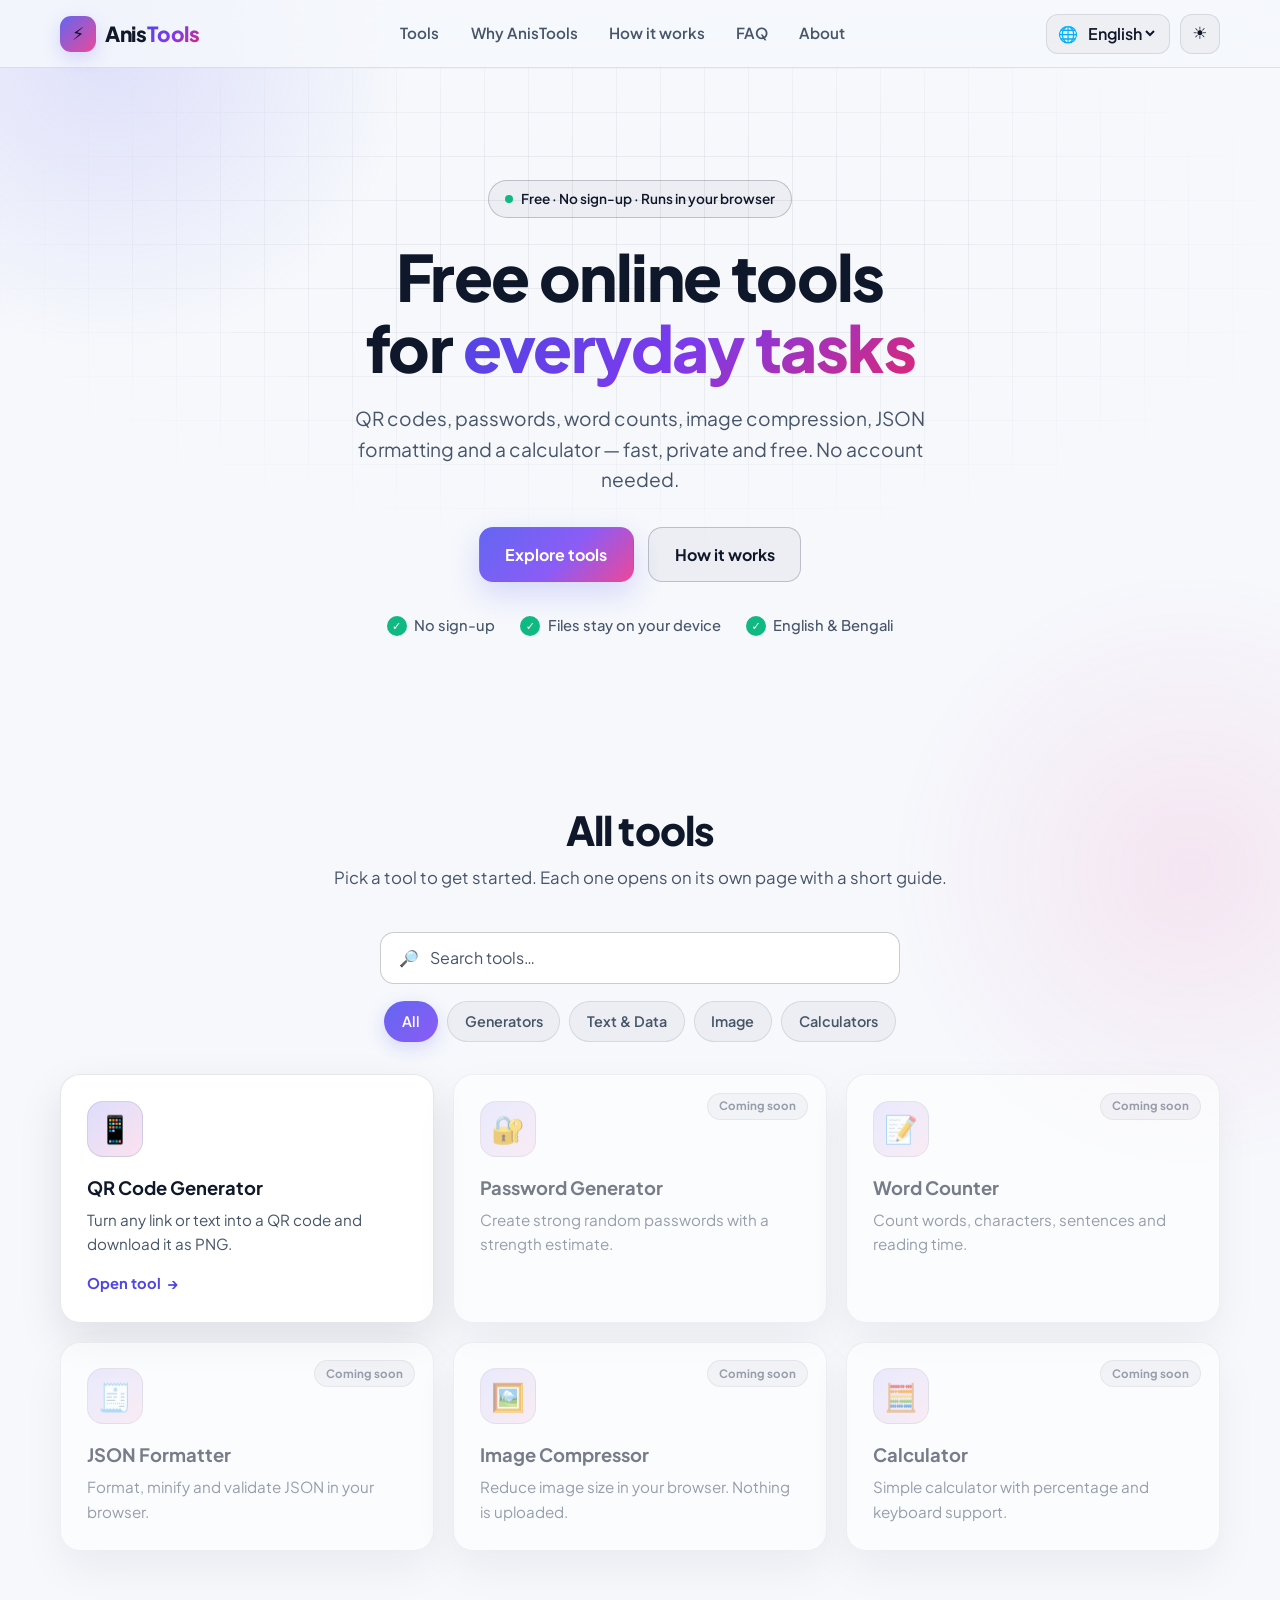
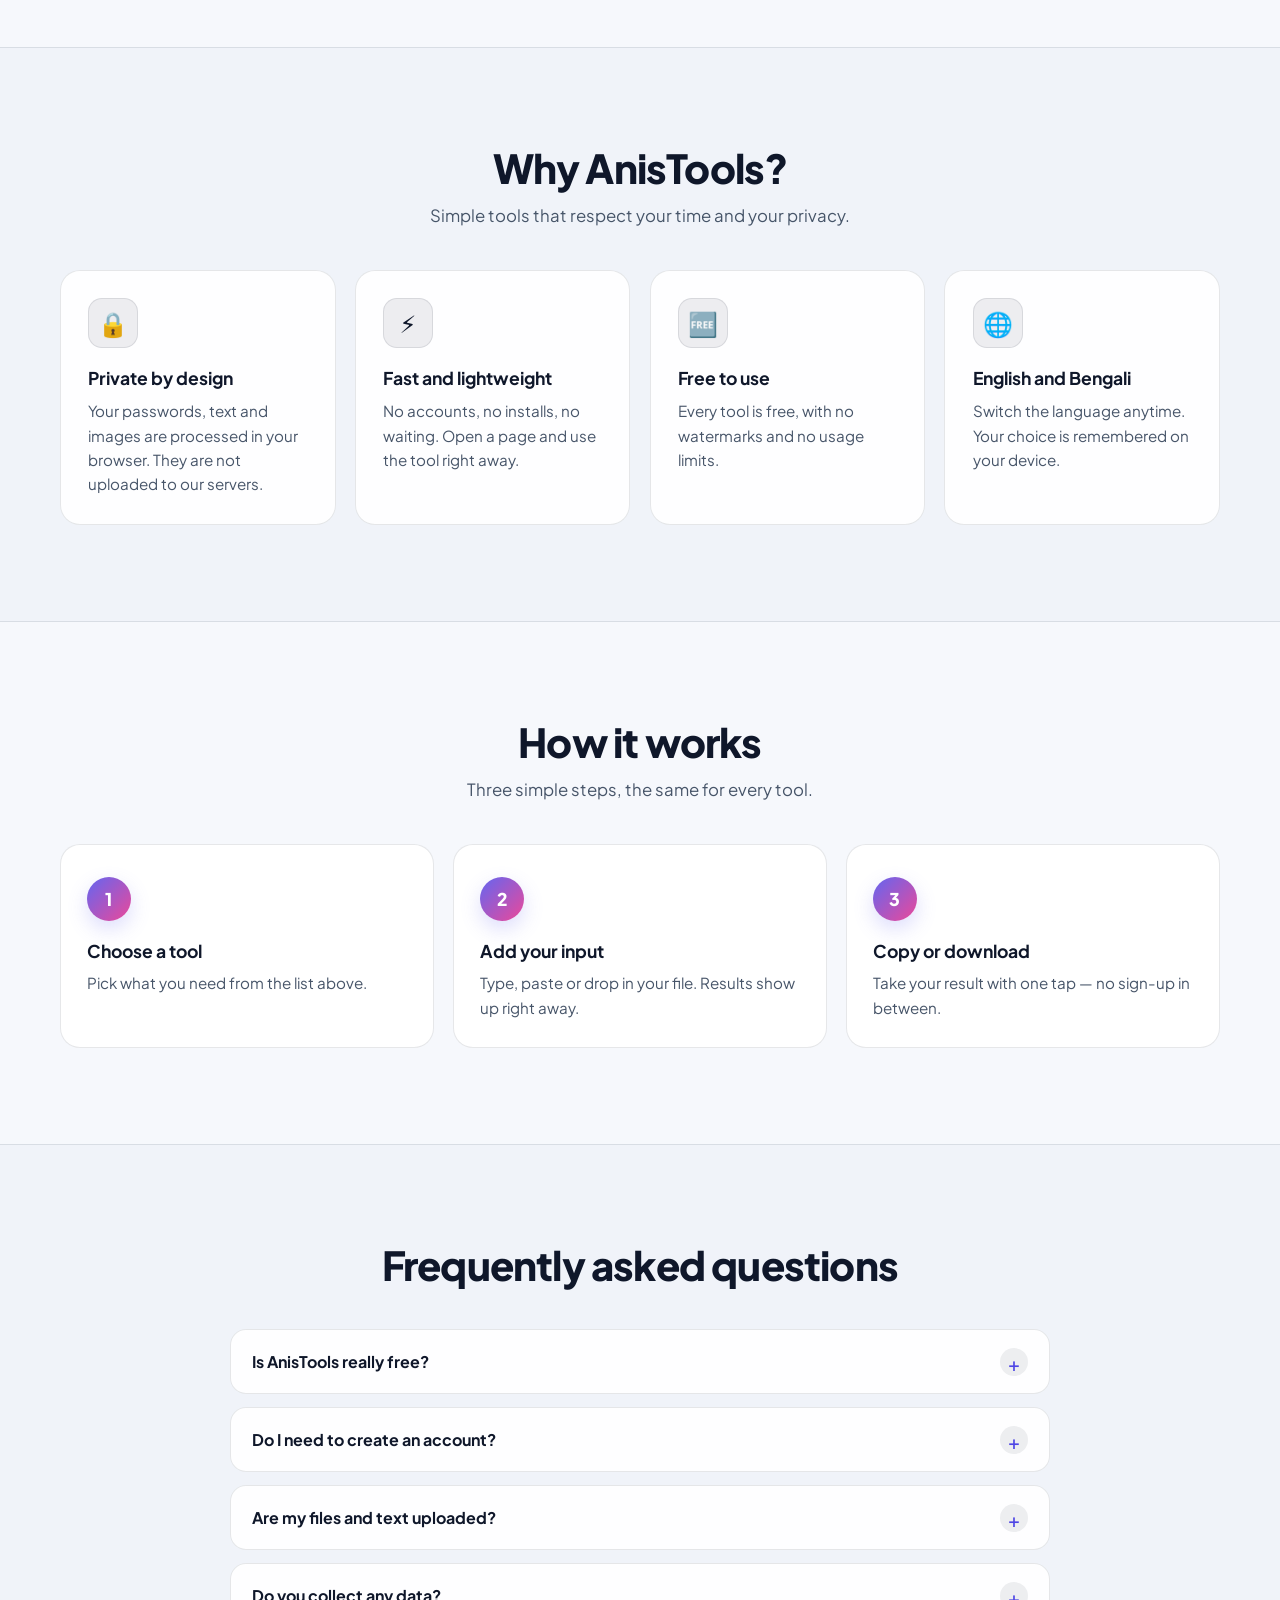
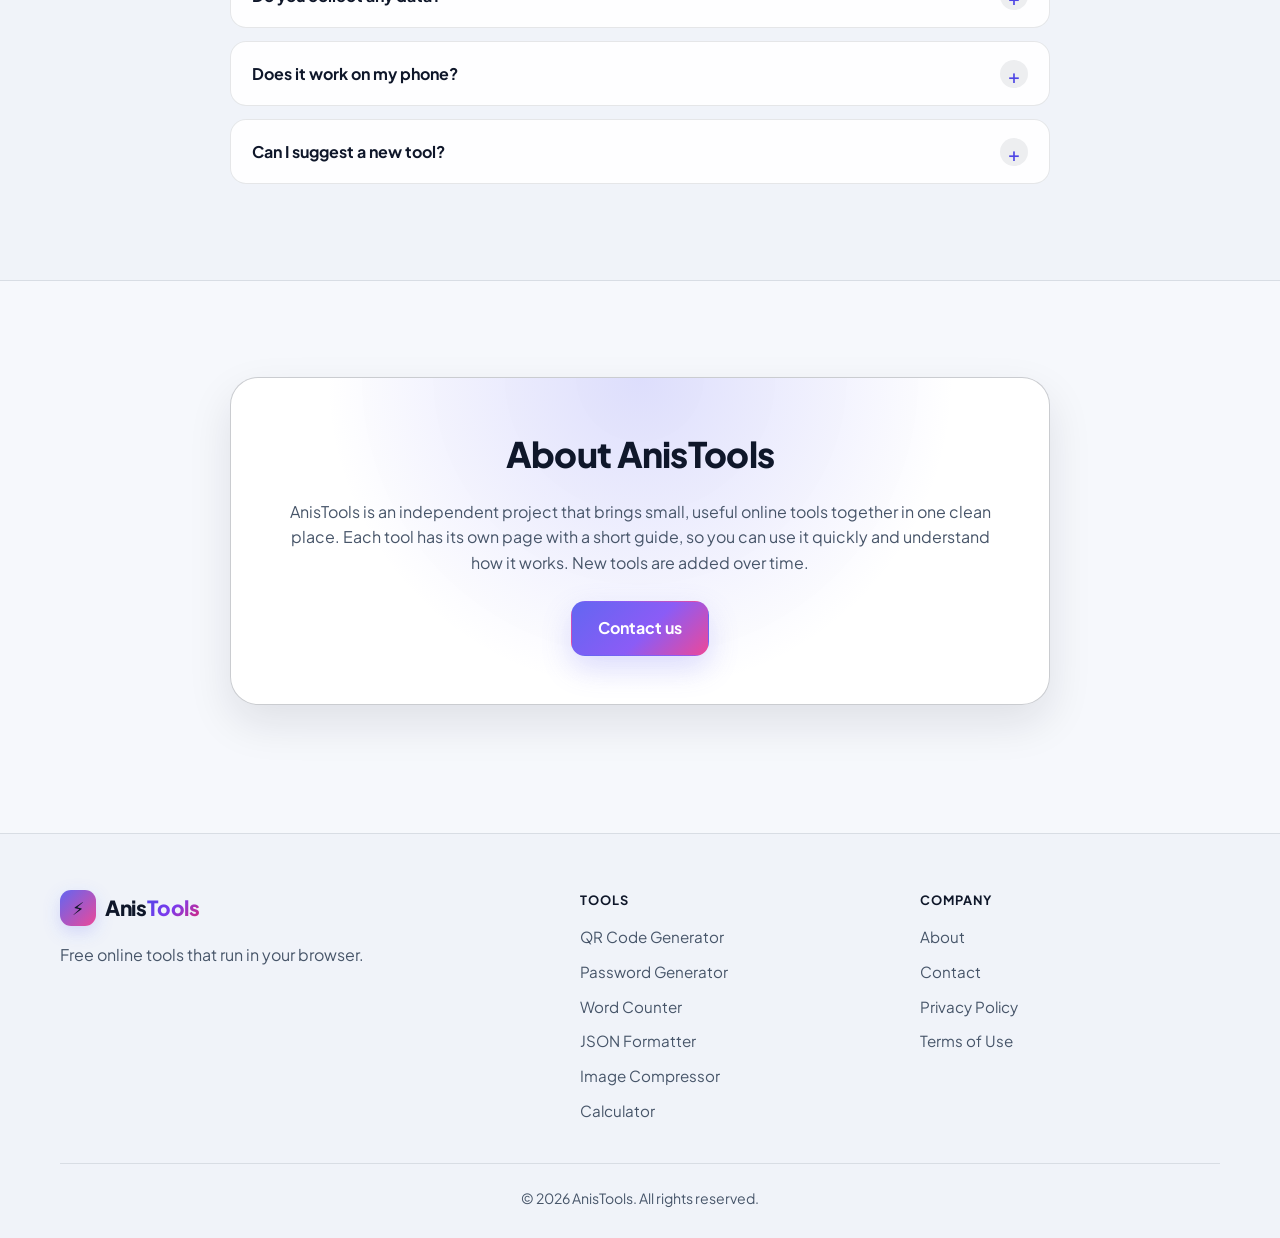
==== index.html @ 21ec5ccd "Update index.html" ====
<!DOCTYPE html>
<html lang="en" data-theme="dark">
<head>
  <meta charset="UTF-8">
  <meta name="viewport" content="width=device-width, initial-scale=1">
  <title>AnisTools – Free QR Code, Password & Image Tools</title>
  <meta name="description" content="Free online tools that run in your browser: QR code generator, password generator, word counter, image compressor, JSON formatter and calculator. No sign-up needed.">
  <meta name="google-site-verification" content="GSsz5vm1jBiuL26qCeyLcCmU5M2ezxMjptUZP-H_he0">
  <meta name="theme-color" content="#0a0e1a">
  <link rel="canonical" href="https://anisur-ai.github.io/Anistools/">
  <meta property="og:title" content="AnisTools – Free Online Tools">
  <meta property="og:description" content="QR code, password generator, word counter, image compressor, JSON formatter and calculator. Free, private, no sign-up.">
  <meta property="og:type" content="website">
  <meta property="og:url" content="https://anisur-ai.github.io/Anistools/">
  <meta name="twitter:card" content="summary">
  <link rel="icon" href="data:image/svg+xml,<svg xmlns=%22http://www.w3.org/2000/svg%22 viewBox=%220 0 100 100%22><text y=%22.9em%22 font-size=%2290%22>⚡</text></svg>">

  <script>
    try {
      var d = document.documentElement;
      d.dataset.theme = localStorage.getItem('theme') || (matchMedia('(prefers-color-scheme: light)').matches ? 'light' : 'dark');
      if (localStorage.getItem('lang') === 'bn') d.lang = 'bn';
    } catch (e) {}
  </script>

  <!-- Google tag (gtag.js) -->
  <script async src="https://www.googletagmanager.com/gtag/js?id=G-LRL9NLYQDY"></script>
  <script>
    window.dataLayer = window.dataLayer || [];
    function gtag(){dataLayer.push(arguments);}
    gtag('js', new Date());
    gtag('config', 'G-LRL9NLYQDY');
  </script>

  <script type="application/ld+json">
  {"@context":"https://schema.org","@type":"WebSite","name":"AnisTools","url":"https://anisur-ai.github.io/Anistools/","inLanguage":["en","bn"]}
  </script>

  <link rel="preconnect" href="https://fonts.googleapis.com">
  <link rel="preconnect" href="https://fonts.gstatic.com" crossorigin>
  <link href="https://fonts.googleapis.com/css2?family=Plus+Jakarta+Sans:wght@400;500;600;700;800&family=Hind+Siliguri:wght@400;500;600;700&display=swap" rel="stylesheet">
  <link rel="stylesheet" href="style.css">
  <script defer src="script.js"></script>
</head>
<body>
  <a class="skip-link" href="#main">Skip to content</a>
  <div class="bg-glow bg-glow-1" aria-hidden="true"></div>
  <div class="bg-glow bg-glow-2" aria-hidden="true"></div>

  <!-- ============ HEADER ============ -->
  <header class="site-header">
    <div class="container header-inner">
      <a class="brand" href="./" aria-label="AnisTools home">
        <span class="brand-mark" aria-hidden="true">⚡</span>
        <span class="brand-name">Anis<span class="grad">Tools</span></span>
      </a>

      <nav class="main-nav" id="mainNav" aria-label="Main">
        <a href="#tools"><span data-lang-block="en">Tools</span><span data-lang-block="bn">টুলস</span></a>
        <a href="#why"><span data-lang-block="en">Why AnisTools</span><span data-lang-block="bn">কেন AnisTools</span></a>
        <a href="#how"><span data-lang-block="en">How it works</span><span data-lang-block="bn">কীভাবে কাজ করে</span></a>
        <a href="#faq"><span data-lang-block="en">FAQ</span><span data-lang-block="bn">প্রশ্নোত্তর</span></a>
        <a href="#about"><span data-lang-block="en">About</span><span data-lang-block="bn">আমাদের সম্পর্কে</span></a>
      </nav>

      <div class="header-actions">
        <label class="lang-switch">
          <span aria-hidden="true">🌐</span>
          <select id="langSelect" aria-label="Language">
            <option value="en">English</option>
            <option value="bn">বাংলা</option>
          </select>
        </label>
        <button id="themeToggle" class="icon-btn" type="button" aria-label="Toggle theme">🌙</button>
        <button id="menuToggle" class="icon-btn menu-btn" type="button" aria-label="Menu" aria-expanded="false" aria-controls="mainNav">☰</button>
      </div>
    </div>
  </header>

  <main id="main">

    <!-- ============ HERO ============ -->
    <section class="hero">
      <div class="container hero-inner">
        <p class="eyebrow">
          <span class="eyebrow-dot" aria-hidden="true"></span>
          <span data-lang-block="en">Free · No sign-up · Runs in your browser</span>
          <span data-lang-block="bn">ফ্রি · সাইনআপ ছাড়াই · ব্রাউজারেই চলে</span>
        </p>

        <h1 class="hero-title">
          <span data-lang-block="en">Free online tools for <span class="grad">everyday tasks</span></span>
          <span data-lang-block="bn">প্রতিদিনের কাজের জন্য <span class="grad">ফ্রি অনলাইন টুলস</span></span>
        </h1>

        <p class="hero-lead">
          <span data-lang-block="en">QR codes, passwords, word counts, image compression, JSON formatting and a calculator — fast, private and free. No account needed.</span>
          <span data-lang-block="bn">QR কোড, পাসওয়ার্ড, শব্দ গণনা, ছবি কম্প্রেশন, JSON ফরম্যাটিং আর ক্যালকুলেটর — দ্রুত, নিরাপদ ও ফ্রি। অ্যাকাউন্ট লাগে না।</span>
        </p>

        <div class="hero-cta">
          <a class="btn btn-primary" href="#tools"><span data-lang-block="en">Explore tools</span><span data-lang-block="bn">টুলস দেখুন</span></a>
          <a class="btn btn-ghost" href="#how"><span data-lang-block="en">How it works</span><span data-lang-block="bn">কীভাবে কাজ করে</span></a>
        </div>

        <ul class="trust-row">
          <li><span class="tick" aria-hidden="true">✓</span><span data-lang-block="en">No sign-up</span><span data-lang-block="bn">সাইনআপ লাগে না</span></li>
          <li><span class="tick" aria-hidden="true">✓</span><span data-lang-block="en">Files stay on your device</span><span data-lang-block="bn">ফাইল আপনার ডিভাইসেই থাকে</span></li>
          <li><span class="tick" aria-hidden="true">✓</span><span data-lang-block="en">English &amp; Bengali</span><span data-lang-block="bn">ইংরেজি ও বাংলা</span></li>
        </ul>
      </div>
    </section>

    <!-- ============ TOOLS ============ -->
    <section class="section" id="tools" aria-labelledby="tools-title">
      <div class="container">
        <div class="section-head">
          <h2 id="tools-title"><span data-lang-block="en">All tools</span><span data-lang-block="bn">সব টুলস</span></h2>
          <p>
            <span data-lang-block="en">Pick a tool to get started. Each one opens on its own page with a short guide.</span>
            <span data-lang-block="bn">একটা টুল বেছে নিন। প্রতিটা টুল নিজের পেজে খোলে, সাথে থাকে ছোট গাইড।</span>
          </p>
        </div>

        <div class="toolbar">
          <label class="search-box">
            <span aria-hidden="true">🔎</span>
            <input type="search" id="toolSearch" data-ph-en="Search tools…" data-ph-bn="টুল খুঁজুন…" placeholder="Search tools…" aria-label="Search tools" autocomplete="off">
          </label>
          <div class="chips" role="group" aria-label="Categories">
            <button class="chip active" type="button" data-filter="all"><span data-lang-block="en">All</span><span data-lang-block="bn">সব</span></button>
            <button class="chip" type="button" data-filter="generators"><span data-lang-block="en">Generators</span><span data-lang-block="bn">জেনারেটর</span></button>
            <button class="chip" type="button" data-filter="text"><span data-lang-block="en">Text &amp; Data</span><span data-lang-block="bn">লেখা ও ডেটা</span></button>
            <button class="chip" type="button" data-filter="image"><span data-lang-block="en">Image</span><span data-lang-block="bn">ছবি</span></button>
            <button class="chip" type="button" data-filter="calc"><span data-lang-block="en">Calculators</span><span data-lang-block="bn">ক্যালকুলেটর</span></button>
          </div>
        </div>

        <div class="tool-grid" id="toolGrid">

          <a class="tool-card" href="qr-code-generator.html" data-cat="generators" data-keywords="qr code link url scan barcode কিউআর কোড লিংক">
            <span class="tool-icon" aria-hidden="true">📱</span>
            <span class="tool-body">
              <h3><span data-lang-block="en">QR Code Generator</span><span data-lang-block="bn">QR কোড জেনারেটর</span></h3>
              <p>
                <span data-lang-block="en">Turn any link or text into a QR code and download it as PNG.</span>
                <span data-lang-block="bn">যেকোনো লিংক বা লেখা থেকে QR কোড বানিয়ে PNG ডাউনলোড করুন।</span>
              </p>
            </span>
            <span class="tool-cta"><span data-lang-block="en">Open tool</span><span data-lang-block="bn">টুল খুলুন</span><span aria-hidden="true">→</span></span>
          </a>

          <a class="tool-card" href="password-generator.html" data-cat="generators" data-keywords="password strong random secure generator পাসওয়ার্ড">
            <span class="tool-icon" aria-hidden="true">🔐</span>
            <span class="tool-body">
              <h3><span data-lang-block="en">Password Generator</span><span data-lang-block="bn">পাসওয়ার্ড জেনারেটর</span></h3>
              <p>
                <span data-lang-block="en">Create strong random passwords with a strength estimate.</span>
                <span data-lang-block="bn">শক্তিশালী র‍্যান্ডম পাসওয়ার্ড বানান, সাথে শক্তির হিসাব।</span>
              </p>
            </span>
            <span class="tool-cta"><span data-lang-block="en">Open tool</span><span data-lang-block="bn">টুল খুলুন</span><span aria-hidden="true">→</span></span>
          </a>

          <a class="tool-card" href="word-counter.html" data-cat="text" data-keywords="word counter characters sentences reading time text শব্দ গণনা">
            <span class="tool-icon" aria-hidden="true">📝</span>
            <span class="tool-body">
              <h3><span data-lang-block="en">Word Counter</span><span data-lang-block="bn">শব্দ গণনা</span></h3>
              <p>
                <span data-lang-block="en">Count words, characters, sentences and reading time.</span>
                <span data-lang-block="bn">শব্দ, অক্ষর, বাক্য ও পড়ার সময় গুনুন।</span>
              </p>
            </span>
            <span class="tool-cta"><span data-lang-block="en">Open tool</span><span data-lang-block="bn">টুল খুলুন</span><span aria-hidden="true">→</span></span>
          </a>

          <a class="tool-card" href="json-formatter.html" data-cat="text" data-keywords="json format beautify minify validate developer formatter">
            <span class="tool-icon" aria-hidden="true">🧾</span>
            <span class="tool-body">
              <h3><span data-lang-block="en">JSON Formatter</span><span data-lang-block="bn">JSON ফরম্যাটার</span></h3>
              <p>
                <span data-lang-block="en">Format, minify and validate JSON in your browser.</span>
                <span data-lang-block="bn">ব্রাউজারেই JSON ফরম্যাট, মিনিফাই ও যাচাই করুন।</span>
              </p>
            </span>
            <span class="tool-cta"><span data-lang-block="en">Open tool</span><span data-lang-block="bn">টুল খুলুন</span><span aria-hidden="true">→</span></span>
          </a>

          <a class="tool-card" href="image-compressor.html" data-cat="image" data-keywords="image photo compress compressor reduce size jpg png webp ছবি কম্প্রেসর">
            <span class="tool-icon" aria-hidden="true">🖼️</span>
            <span class="tool-body">
              <h3><span data-lang-block="en">Image Compressor</span><span data-lang-block="bn">ইমেজ কম্প্রেসর</span></h3>
              <p>
                <span data-lang-block="en">Reduce image size in your browser. Nothing is uploaded.</span>
                <span data-lang-block="bn">ব্রাউজারেই ছবির সাইজ কমান। কিছুই আপলোড হয় না।</span>
              </p>
            </span>
            <span class="tool-cta"><span data-lang-block="en">Open tool</span><span data-lang-block="bn">টুল খুলুন</span><span aria-hidden="true">→</span></span>
          </a>

          <a class="tool-card" href="calculator.html" data-cat="calc" data-keywords="calculator math percentage add subtract ক্যালকুলেটর হিসাব">
            <span class="tool-icon" aria-hidden="true">🧮</span>
            <span class="tool-body">
              <h3><span data-lang-block="en">Calculator</span><span data-lang-block="bn">ক্যালকুলেটর</span></h3>
              <p>
                <span data-lang-block="en">Simple calculator with percentage and keyboard support.</span>
                <span data-lang-block="bn">শতাংশ ও কিবোর্ড সাপোর্টসহ সহজ ক্যালকুলেটর।</span>
              </p>
            </span>
            <span class="tool-cta"><span data-lang-block="en">Open tool</span><span data-lang-block="bn">টুল খুলুন</span><span aria-hidden="true">→</span></span>
          </a>

        </div>

        <p class="empty-note" id="emptyNote" hidden>
          <span data-lang-block="en">No tools found. Try a different word.</span>
          <span data-lang-block="bn">কোনো টুল পাওয়া যায়নি। অন্য শব্দ দিয়ে খুঁজে দেখুন।</span>
        </p>
      </div>
    </section>
<!-- ============ WHY ============ -->
    <section class="section section-alt" id="why" aria-labelledby="why-title">
      <div class="container">
        <div class="section-head">
          <h2 id="why-title"><span data-lang-block="en">Why AnisTools?</span><span data-lang-block="bn">কেন AnisTools?</span></h2>
          <p>
            <span data-lang-block="en">Simple tools that respect your time and your privacy.</span>
            <span data-lang-block="bn">সহজ টুল, যা আপনার সময় আর গোপনীয়তাকে সম্মান করে।</span>
          </p>
        </div>

        <div class="feature-grid">
          <article class="feature-card">
            <span class="feature-icon" aria-hidden="true">🔒</span>
            <h3><span data-lang-block="en">Private by design</span><span data-lang-block="bn">গোপনীয়তা আগে</span></h3>
            <p>
              <span data-lang-block="en">Your passwords, text and images are processed in your browser. They are not uploaded to our servers.</span>
              <span data-lang-block="bn">আপনার পাসওয়ার্ড, লেখা ও ছবি ব্রাউজারেই প্রসেস হয়। এগুলো আমাদের সার্ভারে আপলোড হয় না।</span>
            </p>
          </article>

          <article class="feature-card">
            <span class="feature-icon" aria-hidden="true">⚡</span>
            <h3><span data-lang-block="en">Fast and lightweight</span><span data-lang-block="bn">দ্রুত ও হালকা</span></h3>
            <p>
              <span data-lang-block="en">No accounts, no installs, no waiting. Open a page and use the tool right away.</span>
              <span data-lang-block="bn">অ্যাকাউন্ট, ইনস্টল বা অপেক্ষা কিছুই নেই। পেজ খুলেই টুল ব্যবহার করুন।</span>
            </p>
          </article>

          <article class="feature-card">
            <span class="feature-icon" aria-hidden="true">🆓</span>
            <h3><span data-lang-block="en">Free to use</span><span data-lang-block="bn">সম্পূর্ণ ফ্রি</span></h3>
            <p>
              <span data-lang-block="en">Every tool is free, with no watermarks and no usage limits.</span>
              <span data-lang-block="bn">সব টুল ফ্রি, ওয়াটারমার্ক নেই, ব্যবহারের সীমাও নেই।</span>
            </p>
          </article>

          <article class="feature-card">
            <span class="feature-icon" aria-hidden="true">🌐</span>
            <h3><span data-lang-block="en">English and Bengali</span><span data-lang-block="bn">ইংরেজি ও বাংলা</span></h3>
            <p>
              <span data-lang-block="en">Switch the language anytime. Your choice is remembered on your device.</span>
              <span data-lang-block="bn">যেকোনো সময় ভাষা বদলান। আপনার পছন্দ আপনার ডিভাইসে মনে রাখা হয়।</span>
            </p>
          </article>
        </div>
      </div>
    </section>

    <!-- ============ HOW IT WORKS ============ -->
    <section class="section" id="how" aria-labelledby="how-title">
      <div class="container">
        <div class="section-head">
          <h2 id="how-title"><span data-lang-block="en">How it works</span><span data-lang-block="bn">কীভাবে কাজ করে</span></h2>
          <p>
            <span data-lang-block="en">Three simple steps, the same for every tool.</span>
            <span data-lang-block="bn">তিনটা সহজ ধাপ, সব টুলের জন্য একই।</span>
          </p>
        </div>

        <ol class="steps">
          <li class="step-card">
            <span class="step-num">1</span>
            <h3><span data-lang-block="en">Choose a tool</span><span data-lang-block="bn">একটা টুল বেছে নিন</span></h3>
            <p>
              <span data-lang-block="en">Pick what you need from the list above.</span>
              <span data-lang-block="bn">ওপরের তালিকা থেকে আপনার দরকারি টুলটা বেছে নিন।</span>
            </p>
          </li>
          <li class="step-card">
            <span class="step-num">2</span>
            <h3><span data-lang-block="en">Add your input</span><span data-lang-block="bn">তথ্য দিন</span></h3>
            <p>
              <span data-lang-block="en">Type, paste or drop in your file. Results show up right away.</span>
              <span data-lang-block="bn">লিখুন, পেস্ট করুন বা ফাইল দিন। ফলাফল সাথে সাথেই দেখা যাবে।</span>
            </p>
          </li>
          <li class="step-card">
            <span class="step-num">3</span>
            <h3><span data-lang-block="en">Copy or download</span><span data-lang-block="bn">কপি বা ডাউনলোড করুন</span></h3>
            <p>
              <span data-lang-block="en">Take your result with one tap — no sign-up in between.</span>
              <span data-lang-block="bn">এক ট্যাপেই ফলাফল নিয়ে নিন — মাঝখানে সাইনআপ লাগে না।</span>
            </p>
          </li>
        </ol>
      </div>
    </section>

    <!-- ============ FAQ ============ -->
    <section class="section section-alt" id="faq" aria-labelledby="faq-title">
      <div class="container container-narrow">
        <div class="section-head">
          <h2 id="faq-title"><span data-lang-block="en">Frequently asked questions</span><span data-lang-block="bn">সচরাচর জিজ্ঞাসা</span></h2>
        </div>

        <div class="faq-list">
          <details>
            <summary><span data-lang-block="en">Is AnisTools really free?</span><span data-lang-block="bn">AnisTools কি সত্যিই ফ্রি?</span></summary>
            <p>
              <span data-lang-block="en">Yes. All tools are free to use, with no watermark and no limit on how often you use them.</span>
              <span data-lang-block="bn">হ্যাঁ। সব টুল ফ্রি, কোনো ওয়াটারমার্ক নেই, আর কতবার ব্যবহার করবেন তারও সীমা নেই।</span>
            </p>
          </details>

          <details>
            <summary><span data-lang-block="en">Do I need to create an account?</span><span data-lang-block="bn">অ্যাকাউন্ট খুলতে হবে কি?</span></summary>
            <p>
              <span data-lang-block="en">No. Open a tool page and start using it straight away.</span>
              <span data-lang-block="bn">না। টুলের পেজ খুলে সরাসরি ব্যবহার শুরু করুন।</span>
            </p>
          </details>

          <details>
            <summary><span data-lang-block="en">Are my files and text uploaded?</span><span data-lang-block="bn">আমার ফাইল বা লেখা কি আপলোড হয়?</span></summary>
            <p>
              <span data-lang-block="en">No. The tools run in your browser, so the passwords, text and images you use stay on your device.</span>
              <span data-lang-block="bn">না। টুলগুলো আপনার ব্রাউজারেই চলে, তাই আপনার পাসওয়ার্ড, লেখা ও ছবি ডিভাইসেই থাকে।</span>
            </p>
          </details>

          <details>
            <summary><span data-lang-block="en">Do you collect any data?</span><span data-lang-block="bn">আপনারা কি কোনো তথ্য সংগ্রহ করেন?</span></summary>
            <p>
              <span data-lang-block="en">We use Google Analytics to count visits and see which pages are useful. What you enter into the tools is not sent to us. Read the <a href="privacy.html">Privacy Policy</a> for details.</span>
              <span data-lang-block="bn">কতজন সাইটে আসছেন আর কোন পেজ কাজের, তা বুঝতে আমরা Google Analytics ব্যবহার করি। টুলে আপনি যা লেখেন তা আমাদের কাছে পাঠানো হয় না। বিস্তারিত জানতে <a href="privacy.html">গোপনীয়তা নীতি</a> পড়ুন।</span>
            </p>
          </details>

          <details>
            <summary><span data-lang-block="en">Does it work on my phone?</span><span data-lang-block="bn">ফোনে কি চলে?</span></summary>
            <p>
              <span data-lang-block="en">Yes. The site is built for phones first and works in modern browsers on phones, tablets and computers.</span>
              <span data-lang-block="bn">হ্যাঁ। সাইটটা আগে ফোনের কথা ভেবে বানানো, আর ফোন, ট্যাবলেট ও কম্পিউটারের আধুনিক ব্রাউজারে চলে।</span>
            </p>
          </details>

          <details>
            <summary><span data-lang-block="en">Can I suggest a new tool?</span><span data-lang-block="bn">নতুন টুলের আইডিয়া দিতে পারি?</span></summary>
            <p>
              <span data-lang-block="en">Yes, please do! Send your idea through the <a href="contact.html">Contact page</a>.</span>
              <span data-lang-block="bn">অবশ্যই! আপনার আইডিয়া <a href="contact.html">যোগাযোগ পেজ</a> থেকে পাঠান।</span>
            </p>
          </details>
        </div>
      </div>
    </section>

    <!-- ============ ABOUT ============ -->
    <section class="section" id="about" aria-labelledby="about-title">
      <div class="container container-narrow">
        <div class="about-card">
          <h2 id="about-title"><span data-lang-block="en">About AnisTools</span><span data-lang-block="bn">AnisTools সম্পর্কে</span></h2>
          <p>
            <span data-lang-block="en">AnisTools is an independent project that brings small, useful online tools together in one clean place. Each tool has its own page with a short guide, so you can use it quickly and understand how it works. New tools are added over time.</span>
            <span data-lang-block="bn">AnisTools একটি স্বাধীন উদ্যোগ, যেখানে ছোট ছোট দরকারি অনলাইন টুল এক জায়গায় পরিষ্কারভাবে পাওয়া যায়। প্রতিটা টুলের নিজের পেজে ছোট গাইড থাকে, যাতে দ্রুত ব্যবহার করা যায় আর কীভাবে কাজ করে তা বোঝা যায়। সময়ের সাথে নতুন টুল যোগ হবে।</span>
          </p>
          <a class="btn btn-primary" href="contact.html"><span data-lang-block="en">Contact us</span><span data-lang-block="bn">যোগাযোগ করুন</span></a>
        </div>
      </div>
    </section>

  </main>

  <!-- ============ FOOTER ============ -->
  <footer class="site-footer">
    <div class="container footer-grid">
      <div class="footer-brand">
        <a class="brand" href="./" aria-label="AnisTools home">
          <span class="brand-mark" aria-hidden="true">⚡</span>
          <span class="brand-name">Anis<span class="grad">Tools</span></span>
        </a>
        <p>
          <span data-lang-block="en">Free online tools that run in your browser.</span>
          <span data-lang-block="bn">ব্রাউজারেই চলে এমন ফ্রি অনলাইন টুলস।</span>
        </p>
      </div>

      <nav class="footer-col" aria-label="Tools">
        <h3><span data-lang-block="en">Tools</span><span data-lang-block="bn">টুলস</span></h3>
        <a href="qr-code-generator.html"><span data-lang-block="en">QR Code Generator</span><span data-lang-block="bn">QR কোড জেনারেটর</span></a>
        <a href="password-generator.html"><span data-lang-block="en">Password Generator</span><span data-lang-block="bn">পাসওয়ার্ড জেনারেটর</span></a>
        <a href="word-counter.html"><span data-lang-block="en">Word Counter</span><span data-lang-block="bn">শব্দ গণনা</span></a>
        <a href="json-formatter.html"><span data-lang-block="en">JSON Formatter</span><span data-lang-block="bn">JSON ফরম্যাটার</span></a>
        <a href="image-compressor.html"><span data-lang-block="en">Image Compressor</span><span data-lang-block="bn">ইমেজ কম্প্রেসর</span></a>
        <a href="calculator.html"><span data-lang-block="en">Calculator</span><span data-lang-block="bn">ক্যালকুলেটর</span></a>
      </nav>

      <nav class="footer-col" aria-label="Company">
        <h3><span data-lang-block="en">Company</span><span data-lang-block="bn">প্রতিষ্ঠান</span></h3>
        <a href="#about"><span data-lang-block="en">About</span><span data-lang-block="bn">আমাদের সম্পর্কে</span></a>
        <a href="contact.html"><span data-lang-block="en">Contact</span><span data-lang-block="bn">যোগাযোগ</span></a>
        <a href="privacy.html"><span data-lang-block="en">Privacy Policy</span><span data-lang-block="bn">গোপনীয়তা নীতি</span></a>
        <a href="terms.html"><span data-lang-block="en">Terms of Use</span><span data-lang-block="bn">ব্যবহারের শর্তাবলী</span></a>
      </nav>
    </div>

    <div class="container footer-bottom">
      <p>
        <span data-lang-block="en">© 2026 AnisTools. All rights reserved.</span>
        <span data-lang-block="bn">© ২০২৬ AnisTools। সর্বস্বত্ব সংরক্ষিত।</span>
      </p>
    </div>
  </footer>
</body>
</html>
---- style.css ----
/* =========================================================
   AnisTools – Home page styles (part 1)
   ========================================================= */

:root {
  --bg: #070b16;
  --bg-alt: rgba(11, 17, 32, 0.62);
  --header-bg: rgba(7, 11, 22, 0.78);
  --surface: rgba(255, 255, 255, 0.04);
  --surface-2: rgba(255, 255, 255, 0.07);
  --card: rgba(15, 23, 42, 0.72);
  --border: rgba(148, 163, 184, 0.16);
  --border-strong: rgba(148, 163, 184, 0.3);
  --grid: rgba(148, 163, 184, 0.07);
  --text: #f1f5f9;
  --muted: #94a3b8;
  --link: #818cf8;
  --primary: #6366f1;
  --primary-2: #8b5cf6;
  --accent: #ec4899;
  --cyan: #22d3ee;
  --success: #10b981;
  --glow: rgba(99, 102, 241, 0.35);
  --shadow: 0 20px 50px rgba(0, 0, 0, 0.35);
  --radius: 20px;
  --header-h: 68px;
  --font: 'Plus Jakarta Sans', 'Hind Siliguri', system-ui, -apple-system, 'Segoe UI', Roboto, sans-serif;
  color-scheme: dark;
}

[data-theme="light"] {
  --bg: #f6f8fc;
  --bg-alt: rgba(238, 242, 249, 0.75);
  --header-bg: rgba(246, 248, 252, 0.82);
  --surface: rgba(15, 23, 42, 0.04);
  --surface-2: rgba(15, 23, 42, 0.07);
  --card: rgba(255, 255, 255, 0.92);
  --border: rgba(15, 23, 42, 0.1);
  --border-strong: rgba(15, 23, 42, 0.22);
  --grid: rgba(15, 23, 42, 0.06);
  --text: #0f172a;
  --muted: #475569;
  --link: #4f46e5;
  --glow: rgba(99, 102, 241, 0.22);
  --shadow: 0 18px 44px rgba(15, 23, 42, 0.1);
  color-scheme: light;
}

/* ---------- Base ---------- */
*, *::before, *::after { box-sizing: border-box; }
* { margin: 0; padding: 0; }

html {
  scroll-behavior: smooth;
  scroll-padding-top: calc(var(--header-h) + 12px);
  -webkit-text-size-adjust: 100%;
}
body {
  font-family: var(--font);
  background: var(--bg);
  color: var(--text);
  line-height: 1.6;
  min-height: 100vh;
  overflow-x: hidden;
  -webkit-font-smoothing: antialiased;
  transition: background-color .3s, color .3s;
}
a { color: inherit; text-decoration: none; }
button, input, select { font: inherit; color: inherit; }
button { cursor: pointer; }
ul, ol { list-style: none; }
[hidden] { display: none !important; }
::selection { background: var(--primary); color: #fff; }
:focus-visible { outline: 2px solid var(--cyan); outline-offset: 3px; border-radius: 6px; }

/* Show only the block that matches the current language */
html[lang="bn"] [data-lang-block="en"],
html:not([lang="bn"]) [data-lang-block="bn"] { display: none; }

/* Bengali looks better without tight letter-spacing */
html[lang="bn"] h1, html[lang="bn"] h2, html[lang="bn"] .brand-name { letter-spacing: 0; }

.container { width: min(1160px, 100% - 2.5rem); margin-inline: auto; }
.container-narrow { width: min(820px, 100% - 2.5rem); }

.skip-link {
  position: absolute; left: 12px; top: -64px; z-index: 3000;
  padding: .6rem 1rem; font-weight: 600; color: #fff;
  background: var(--primary); border-radius: 10px;
}
.skip-link:focus { top: 12px; }

/* ---------- Background glow (cheap radial gradients) ---------- */
.bg-glow {
  position: fixed; z-index: -1; width: 620px; height: 620px;
  border-radius: 50%; pointer-events: none; opacity: .38;
}
.bg-glow-1 { top: -260px; left: -200px; background: radial-gradient(circle, var(--primary) 0, transparent 68%); }
.bg-glow-2 { bottom: -280px; right: -220px; background: radial-gradient(circle, var(--accent) 0, transparent 68%); opacity: .2; }
[data-theme="light"] .bg-glow { opacity: .16; }
[data-theme="light"] .bg-glow-2 { opacity: .1; }

/* ---------- Header ---------- */
.site-header {
  position: sticky; top: 0; z-index: 100; height: var(--header-h);
  background: var(--header-bg);
  -webkit-backdrop-filter: saturate(160%) blur(14px);
  backdrop-filter: saturate(160%) blur(14px);
  border-bottom: 1px solid var(--border);
}
.header-inner {
  height: 100%; display: flex; align-items: center;
  justify-content: space-between; gap: 1rem;
}
.brand {
  display: inline-flex; align-items: center; gap: .55rem;
  font-weight: 800; font-size: 1.3rem; letter-spacing: -.01em;
}
.brand-mark {
  display: grid; place-items: center; width: 36px; height: 36px;
  font-size: 1.1rem; border-radius: 11px;
  background: linear-gradient(135deg, var(--primary), var(--accent));
  box-shadow: 0 6px 18px var(--glow);
}
.grad {
  background-image: linear-gradient(135deg, #818cf8, #a78bfa 45%, #f472b6);
  -webkit-background-clip: text; background-clip: text;
  -webkit-text-fill-color: transparent; color: transparent;
}
[data-theme="light"] .grad {
  background-image: linear-gradient(135deg, #4f46e5, #7c3aed 50%, #db2777);
}

.main-nav { display: flex; align-items: center; gap: .25rem; }
.main-nav a {
  padding: .5rem .85rem; font-weight: 600; font-size: .95rem;
  color: var(--muted); border-radius: 10px;
  transition: color .2s, background-color .2s;
}
.main-nav a:hover { color: var(--text); background: var(--surface-2); }

.header-actions { display: flex; align-items: center; gap: .6rem; }
.lang-switch {
  display: flex; align-items: center; gap: .4rem; height: 40px; padding: 0 .7rem;
  background: var(--surface); border: 1px solid var(--border);
  border-radius: 12px; cursor: pointer;
}
.lang-switch:focus-within { border-color: var(--cyan); }
.lang-switch select { background: transparent; border: 0; outline: 0; font-weight: 600; cursor: pointer; }
.lang-switch select option { background: var(--bg); color: var(--text); }
.icon-btn {
  display: grid; place-items: center; width: 40px; height: 40px; font-size: 1.05rem;
  background: var(--surface); border: 1px solid var(--border); border-radius: 12px;
  transition: background-color .2s, border-color .2s;
}
.icon-btn:hover { background: var(--surface-2); border-color: var(--border-strong); }
.menu-btn { display: none; }

/* ---------- Buttons ---------- */
.btn {
  display: inline-flex; align-items: center; justify-content: center; gap: .5rem;
  min-height: 50px; padding: .85rem 1.6rem; font-weight: 700; font-size: 1rem;
  border: 1px solid transparent; border-radius: 14px;
  transition: transform .15s, box-shadow .25s, background-color .2s, border-color .2s;
}
.btn-primary {
  color: #fff;
  background: linear-gradient(135deg, var(--primary), var(--primary-2) 55%, var(--accent));
  box-shadow: 0 12px 30px var(--glow);
}
.btn-ghost { color: var(--text); background: var(--surface); border-color: var(--border-strong); }
.btn:active { transform: scale(.98); }
@media (hover: hover) {
  .btn:hover { transform: translateY(-2px); }
  .btn-primary:hover { box-shadow: 0 16px 38px var(--glow); }
  .btn-ghost:hover { background: var(--surface-2); }
}

/* ---------- Hero ---------- */
.hero {
  position: relative; overflow: hidden; text-align: center;
  padding: clamp(3.5rem, 9vw, 7rem) 0 clamp(2.5rem, 6vw, 4.5rem);
}
.hero::before {
  content: ""; position: absolute; inset: 0; z-index: -1; pointer-events: none;
  background-image:
    linear-gradient(var(--grid) 1px, transparent 1px),
    linear-gradient(90deg, var(--grid) 1px, transparent 1px);
  background-size: 44px 44px;
  -webkit-mask-image: radial-gradient(ellipse 70% 60% at 50% 30%, #000 30%, transparent 75%);
  mask-image: radial-gradient(ellipse 70% 60% at 50% 30%, #000 30%, transparent 75%);
}
.hero-inner { display: flex; flex-direction: column; align-items: center; }
.hero-inner > * { animation: rise .7s cubic-bezier(.2, .7, .2, 1) both; }
.hero-inner > *:nth-child(2) { animation-delay: .08s; }
.hero-inner > *:nth-child(3) { animation-delay: .16s; }
.hero-inner > *:nth-child(4) { animation-delay: .24s; }
.hero-inner > *:nth-child(5) { animation-delay: .32s; }
@keyframes rise { from { opacity: 0; transform: translateY(16px); } to { opacity: 1; transform: none; } }

.eyebrow {
  display: inline-flex; align-items: center; gap: .55rem;
  padding: .45rem 1rem; margin-bottom: 1.4rem; font-size: .85rem; font-weight: 600;
  background: var(--surface); border: 1px solid var(--border-strong); border-radius: 999px;
}
.eyebrow-dot {
  width: 8px; height: 8px; border-radius: 50%; background: var(--success);
  box-shadow: 0 0 0 0 rgba(16, 185, 129, .6); animation: pulse 2s infinite;
}
@keyframes pulse {
  70% { box-shadow: 0 0 0 9px rgba(16, 185, 129, 0); }
  100% { box-shadow: 0 0 0 0 rgba(16, 185, 129, 0); }
}
.hero-title {
  max-width: 900px; margin-bottom: 1.2rem; text-wrap: balance;
  font-size: clamp(2.2rem, 6.2vw, 4rem); font-weight: 800;
  line-height: 1.12; letter-spacing: -.025em;
}
.hero-lead {
  max-width: 640px; margin-bottom: 2rem; color: var(--muted);
  font-size: clamp(1rem, 2.2vw, 1.2rem);
}
.hero-cta { display: flex; flex-wrap: wrap; justify-content: center; gap: .9rem; margin-bottom: 2rem; }
.trust-row {
  display: flex; flex-wrap: wrap; justify-content: center; gap: .6rem 1.6rem;
  color: var(--muted); font-size: .92rem; font-weight: 500;
}
.trust-row li { display: inline-flex; align-items: center; gap: .45rem; }
.tick {
  display: grid; place-items: center; width: 20px; height: 20px;
  font-size: .7rem; font-weight: 800; color: #fff;
  background: var(--success); border-radius: 50%;
}

/* ---------- Generic sections ---------- */
.section { padding: clamp(3.5rem, 8vw, 6rem) 0; }
.section-alt { background: var(--bg-alt); border-block: 1px solid var(--border); }
.section-head { max-width: 640px; margin: 0 auto 2.5rem; text-align: center; }
.section-head h2 {
  margin-bottom: .7rem; font-size: clamp(1.7rem, 4vw, 2.5rem);
  font-weight: 800; letter-spacing: -.02em; line-height: 1.2;
}
.section-head p { color: var(--muted); font-size: 1.05rem; }
/* =========================================================
   AnisTools – Home page styles (part 2)
   ========================================================= */

/* ---------- Search & filters ---------- */
.toolbar { display: flex; flex-direction: column; align-items: center; gap: 1.1rem; margin-bottom: 2rem; }
.search-box {
  display: flex; align-items: center; gap: .7rem; width: min(520px, 100%); height: 52px;
  padding: 0 1.1rem; background: var(--card);
  border: 1px solid var(--border-strong); border-radius: 14px;
  transition: border-color .2s, box-shadow .2s;
}
.search-box:focus-within { border-color: var(--primary); box-shadow: 0 0 0 4px var(--glow); }
.search-box input {
  flex: 1; min-width: 0; height: 100%; font-size: 1rem;
  background: transparent; border: 0; outline: 0;
}
.search-box input::placeholder { color: var(--muted); }
.chips { display: flex; flex-wrap: wrap; justify-content: center; gap: .55rem; }
.chip {
  padding: .5rem 1.05rem; font-size: .9rem; font-weight: 600; color: var(--muted);
  background: var(--surface); border: 1px solid var(--border); border-radius: 999px;
  transition: color .2s, background-color .2s, border-color .2s;
}
.chip:hover { color: var(--text); border-color: var(--border-strong); }
.chip.active {
  color: #fff; border-color: transparent;
  background: linear-gradient(135deg, var(--primary), var(--primary-2));
  box-shadow: 0 6px 18px var(--glow);
}

/* ---------- Tool cards ---------- */
.tool-grid {
  display: grid; gap: 1.2rem;
  grid-template-columns: repeat(auto-fill, minmax(min(100%, 320px), 1fr));
}
.tool-card {
  position: relative; display: flex; flex-direction: column; gap: 1rem;
  padding: 1.6rem; overflow: hidden; background: var(--card);
  border: 1px solid var(--border); border-radius: var(--radius);
  box-shadow: var(--shadow);
  transition: transform .2s, border-color .25s, box-shadow .25s;
}
.tool-card::before {
  content: ""; position: absolute; inset: 0 0 auto 0; height: 3px; opacity: 0;
  background: linear-gradient(90deg, var(--primary), var(--accent));
  transition: opacity .25s;
}
.tool-icon {
  display: grid; place-items: center; width: 56px; height: 56px; font-size: 1.7rem;
  background: linear-gradient(135deg, rgba(99, 102, 241, .22), rgba(236, 72, 153, .16));
  border: 1px solid var(--border); border-radius: 16px;
}
.tool-body { display: block; }
.tool-body h3 { margin-bottom: .35rem; font-size: 1.15rem; font-weight: 700; }
.tool-body p { color: var(--muted); font-size: .95rem; }
.tool-cta {
  display: inline-flex; align-items: center; gap: .4rem; margin-top: auto;
  font-weight: 700; font-size: .92rem; color: var(--link);
}
.tool-cta span[aria-hidden="true"] { transition: transform .2s; }
@media (hover: hover) {
  .tool-card:hover {
    transform: translateY(-5px); border-color: var(--border-strong);
    box-shadow: 0 24px 56px var(--glow);
  }
  .tool-card:hover::before { opacity: 1; }
  .tool-card:hover .tool-cta span[aria-hidden="true"] { transform: translateX(4px); }
}

/* Card whose page is not uploaded yet (class added by home.js) */
.tool-card.soon { opacity: .55; pointer-events: none; }
.tool-card.soon .tool-cta { display: none; }
.tool-card.soon::after {
  content: "Coming soon"; position: absolute; top: 1.1rem; right: 1.1rem;
  padding: .2rem .7rem; font-size: .72rem; font-weight: 700; color: var(--muted);
  background: var(--surface-2); border: 1px solid var(--border); border-radius: 999px;
}
html[lang="bn"] .tool-card.soon::after { content: "শীঘ্রই আসছে"; }

.empty-note { padding: 2rem 0; text-align: center; color: var(--muted); }

/* ---------- Why: feature cards ---------- */
.feature-grid { display: grid; gap: 1.2rem; grid-template-columns: repeat(auto-fit, minmax(240px, 1fr)); }
.feature-card {
  padding: 1.7rem; background: var(--card);
  border: 1px solid var(--border); border-radius: var(--radius);
  transition: transform .2s, border-color .2s;
}
.feature-icon {
  display: grid; place-items: center; width: 50px; height: 50px; margin-bottom: 1rem;
  font-size: 1.5rem; background: var(--surface-2);
  border: 1px solid var(--border); border-radius: 14px;
}
.feature-card h3 { margin-bottom: .45rem; font-size: 1.1rem; font-weight: 700; }
.feature-card p { color: var(--muted); font-size: .95rem; }
@media (hover: hover) {
  .feature-card:hover { transform: translateY(-4px); border-color: var(--border-strong); }
}

/* ---------- How it works ---------- */
.steps { display: grid; gap: 1.2rem; grid-template-columns: repeat(auto-fit, minmax(240px, 1fr)); }
.step-card {
  padding: 2rem 1.6rem 1.7rem; background: var(--card);
  border: 1px solid var(--border); border-radius: var(--radius);
}
.step-num {
  display: grid; place-items: center; width: 44px; height: 44px; margin-bottom: 1rem;
  font-weight: 800; font-size: 1.1rem; color: #fff; border-radius: 50%;
  background: linear-gradient(135deg, var(--primary), var(--accent));
  box-shadow: 0 8px 20px var(--glow);
}
.step-card h3 { margin-bottom: .4rem; font-size: 1.1rem; font-weight: 700; }
.step-card p { color: var(--muted); font-size: .95rem; }

/* ---------- FAQ ---------- */
.faq-list { display: grid; gap: .8rem; }
.faq-list details {
  background: var(--card); border: 1px solid var(--border);
  border-radius: 16px; transition: border-color .2s;
}
.faq-list details[open] { border-color: var(--border-strong); }
.faq-list summary {
  display: flex; align-items: center; justify-content: space-between; gap: 1rem;
  padding: 1.1rem 1.3rem; font-weight: 700; cursor: pointer; list-style: none;
}
.faq-list summary::-webkit-details-marker { display: none; }
.faq-list summary::after {
  content: "+"; flex: none; display: grid; place-items: center;
  width: 28px; height: 28px; font-size: 1.2rem; font-weight: 500; color: var(--link);
  background: var(--surface-2); border-radius: 50%; transition: transform .2s;
}
.faq-list details[open] summary::after { transform: rotate(45deg); }
.faq-list details p { padding: 0 1.3rem 1.2rem; color: var(--muted); }
.faq-list details p a { color: var(--link); text-decoration: underline; text-underline-offset: 3px; }

/* ---------- About ---------- */
.about-card {
  position: relative; overflow: hidden; text-align: center;
  padding: clamp(1.8rem, 5vw, 3rem); background: var(--card);
  border: 1px solid var(--border-strong); border-radius: 28px; box-shadow: var(--shadow);
}
.about-card::before {
  content: ""; position: absolute; inset: 0; pointer-events: none;
  background: radial-gradient(circle at 50% 0, var(--glow), transparent 60%);
}
.about-card > * { position: relative; }
.about-card h2 {
  margin-bottom: 1rem; font-size: clamp(1.6rem, 4vw, 2.2rem);
  font-weight: 800; letter-spacing: -.02em;
}
.about-card p { margin-bottom: 1.6rem; color: var(--muted); }

/* ---------- Footer ---------- */
.site-footer { margin-top: 2rem; padding-top: 3.5rem; background: var(--bg-alt); border-top: 1px solid var(--border); }
.footer-grid { display: grid; gap: 2.5rem; padding-bottom: 2.5rem; grid-template-columns: 1.6fr 1fr 1fr; }
.footer-brand p { max-width: 32ch; margin-top: 1rem; color: var(--muted); }
.footer-col { display: flex; flex-direction: column; gap: .65rem; }
.footer-col h3 {
  margin-bottom: .3rem; font-size: .8rem; font-weight: 700;
  letter-spacing: .08em; text-transform: uppercase;
}
html[lang="bn"] .footer-col h3 { letter-spacing: 0; text-transform: none; font-size: .95rem; }
.footer-col a { color: var(--muted); font-size: .95rem; transition: color .2s; }
.footer-col a:hover { color: var(--text); }
.footer-bottom {
  padding: 1.4rem 0 1.8rem; text-align: center;
  color: var(--muted); font-size: .88rem; border-top: 1px solid var(--border);
}

/* ---------- Responsive ---------- */
@media (max-width: 900px) {
  .footer-grid { grid-template-columns: 1fr 1fr; }
  .footer-brand { grid-column: 1 / -1; }
}

@media (max-width: 860px) {
  .menu-btn { display: grid; }
  .main-nav {
    position: absolute; top: var(--header-h); left: 0; right: 0;
    flex-direction: column; align-items: stretch; gap: .2rem;
    padding: .8rem 1.25rem 1.1rem; background: var(--bg);
    border-bottom: 1px solid var(--border);
    box-shadow: 0 20px 30px rgba(0, 0, 0, .25);
    opacity: 0; visibility: hidden; transform: translateY(-8px);
    transition: opacity .2s, transform .2s, visibility .2s;
  }
  .main-nav.open { opacity: 1; visibility: visible; transform: none; }
  .main-nav a { padding: .8rem 1rem; font-size: 1rem; }
}

@media (max-width: 560px) {
  .header-actions { gap: .4rem; }
  .brand-name { font-size: 1.1rem; }
  .lang-switch { padding: 0 .5rem; }
  .lang-switch > span { display: none; }
  .hero-cta .btn { width: 100%; }
  .tool-card { padding: 1.35rem; }
  .footer-grid { grid-template-columns: 1fr; gap: 2rem; }
}

@media (prefers-reduced-motion: reduce) {
  html { scroll-behavior: auto; }
  *, *::before, *::after { animation: none !important; transition: none !important; }
}
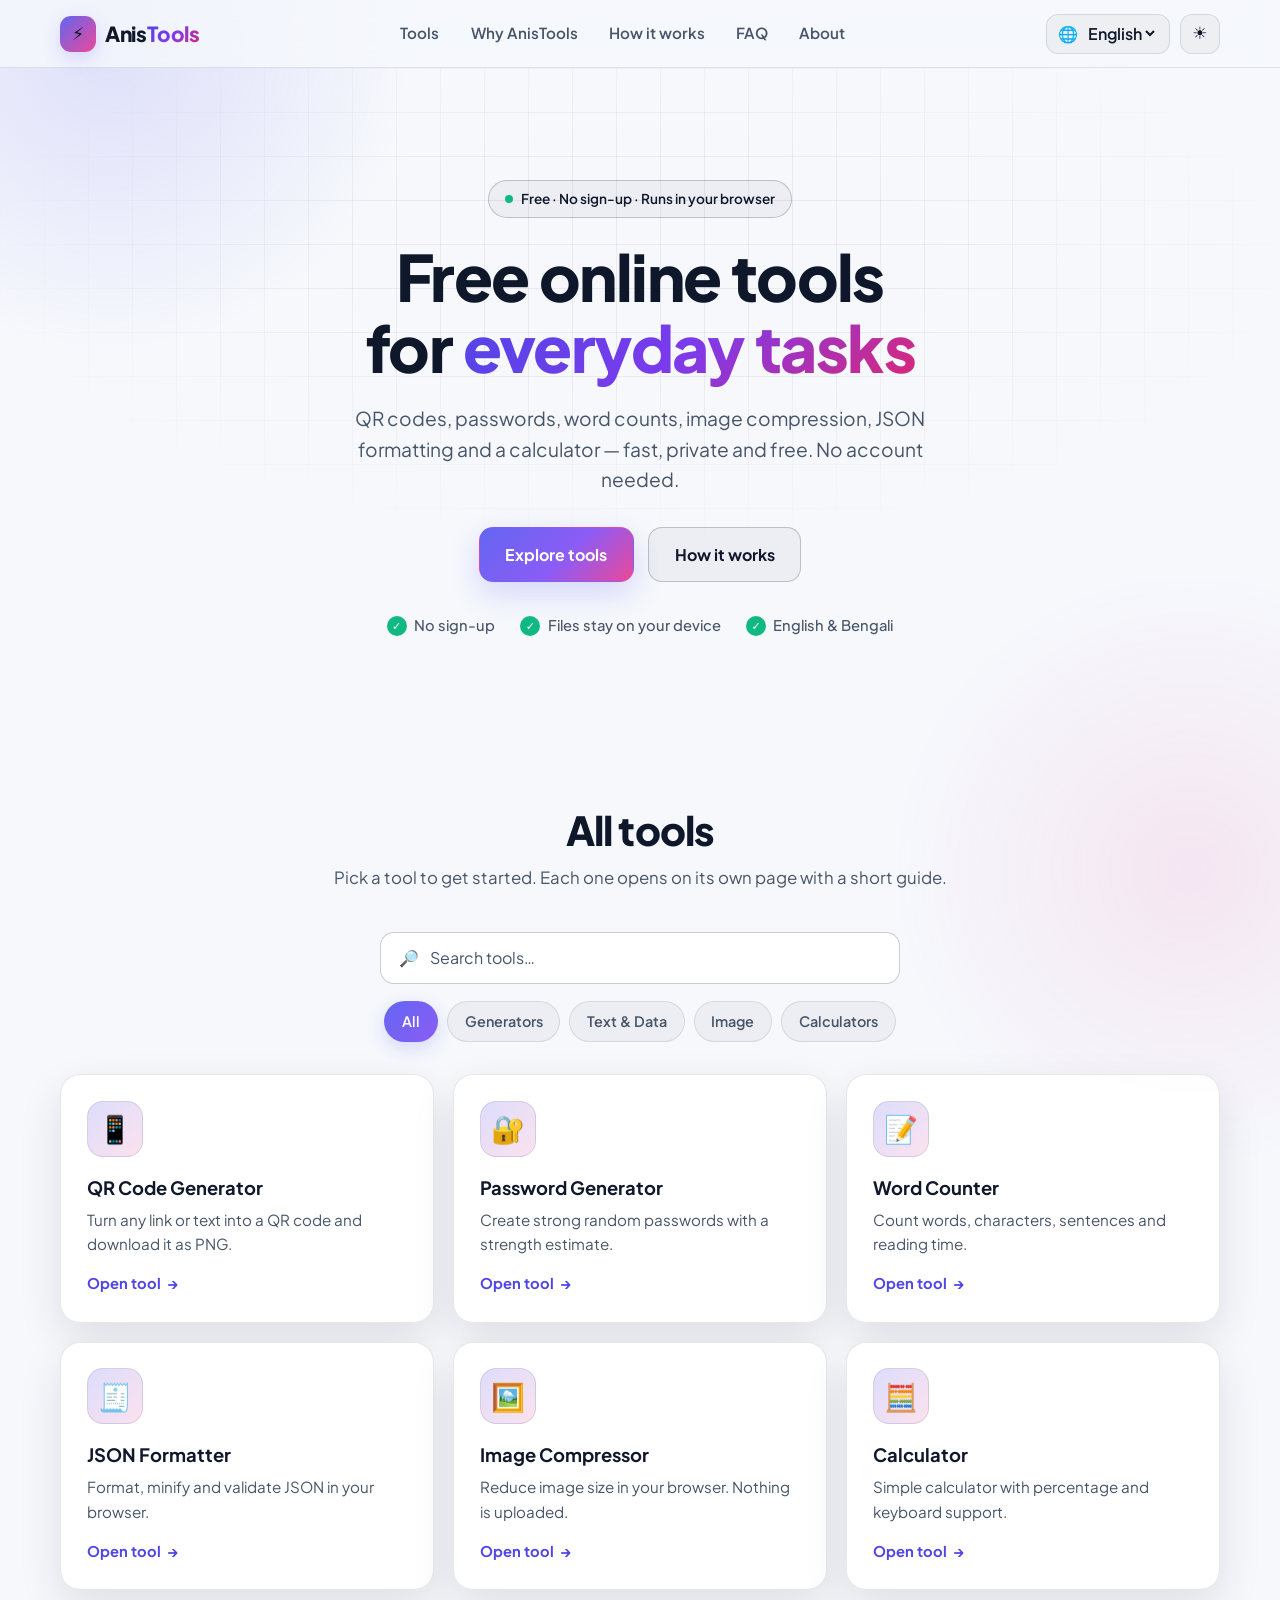
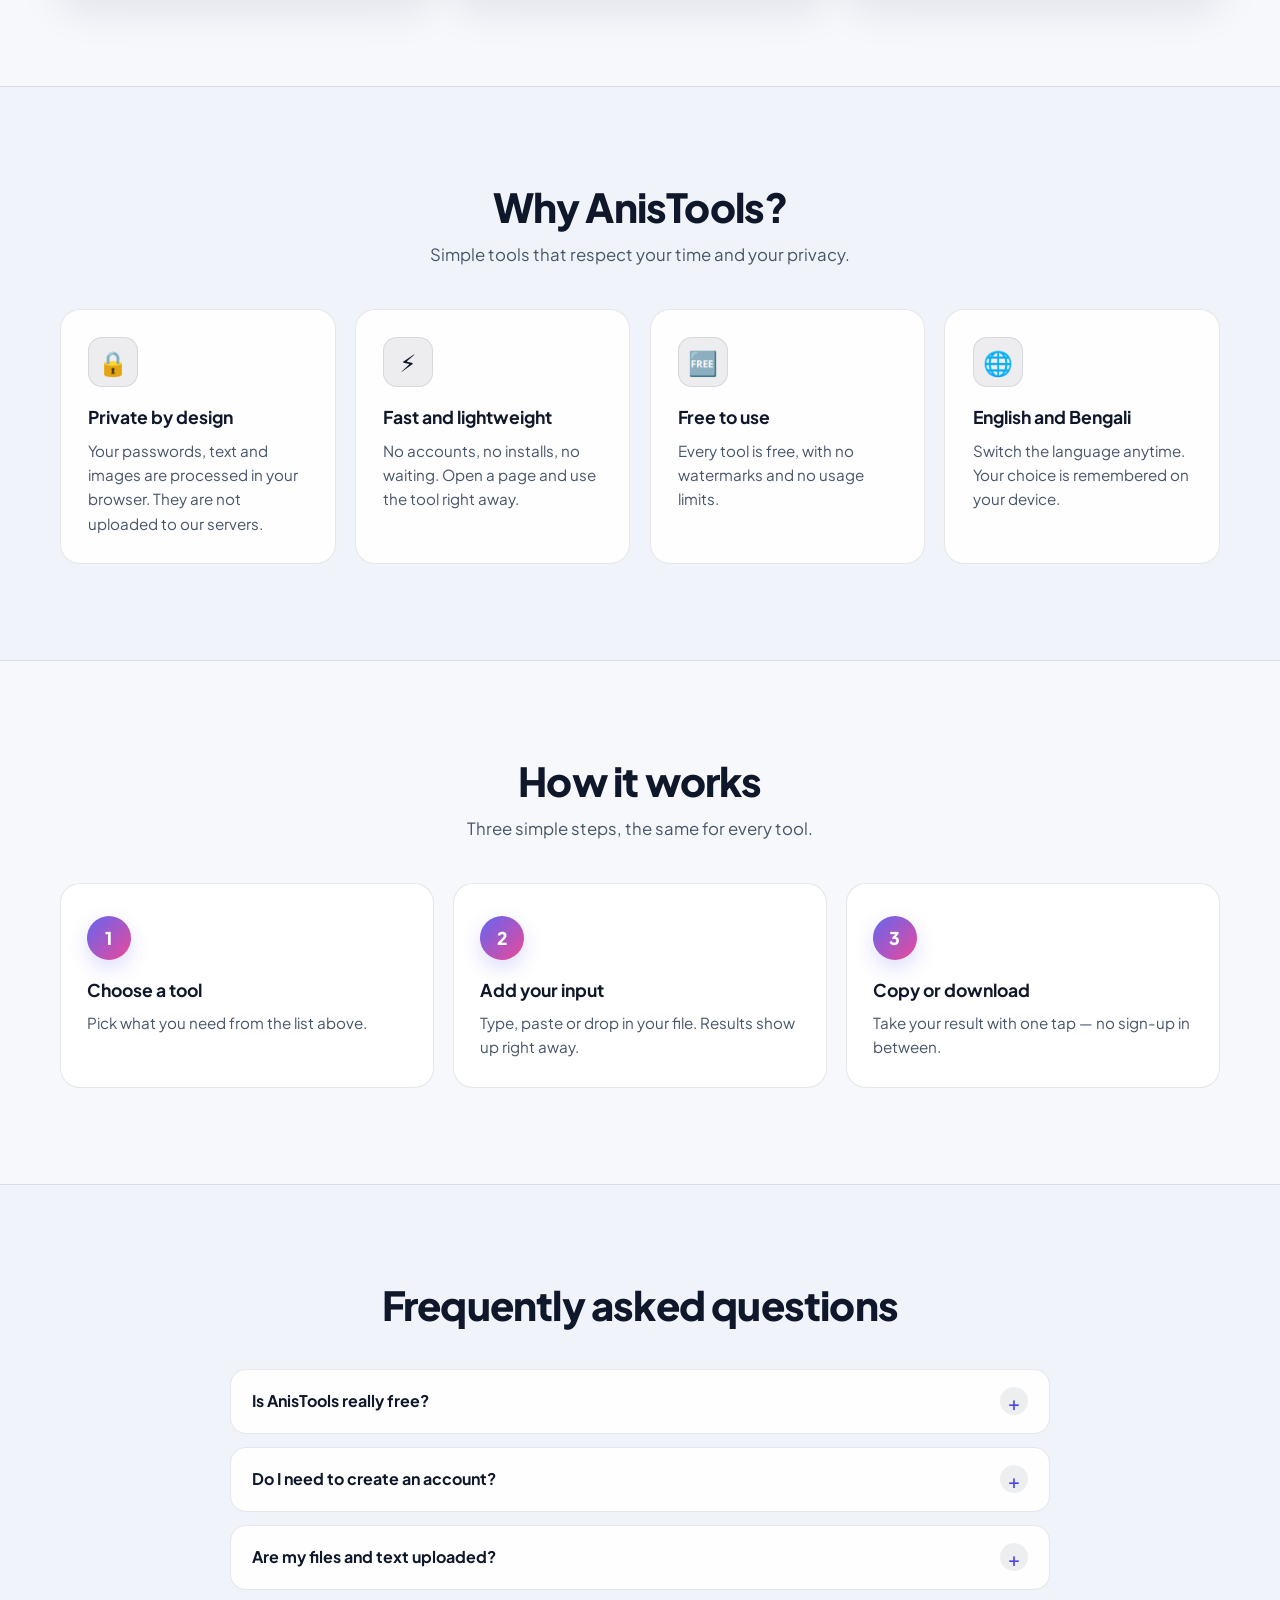
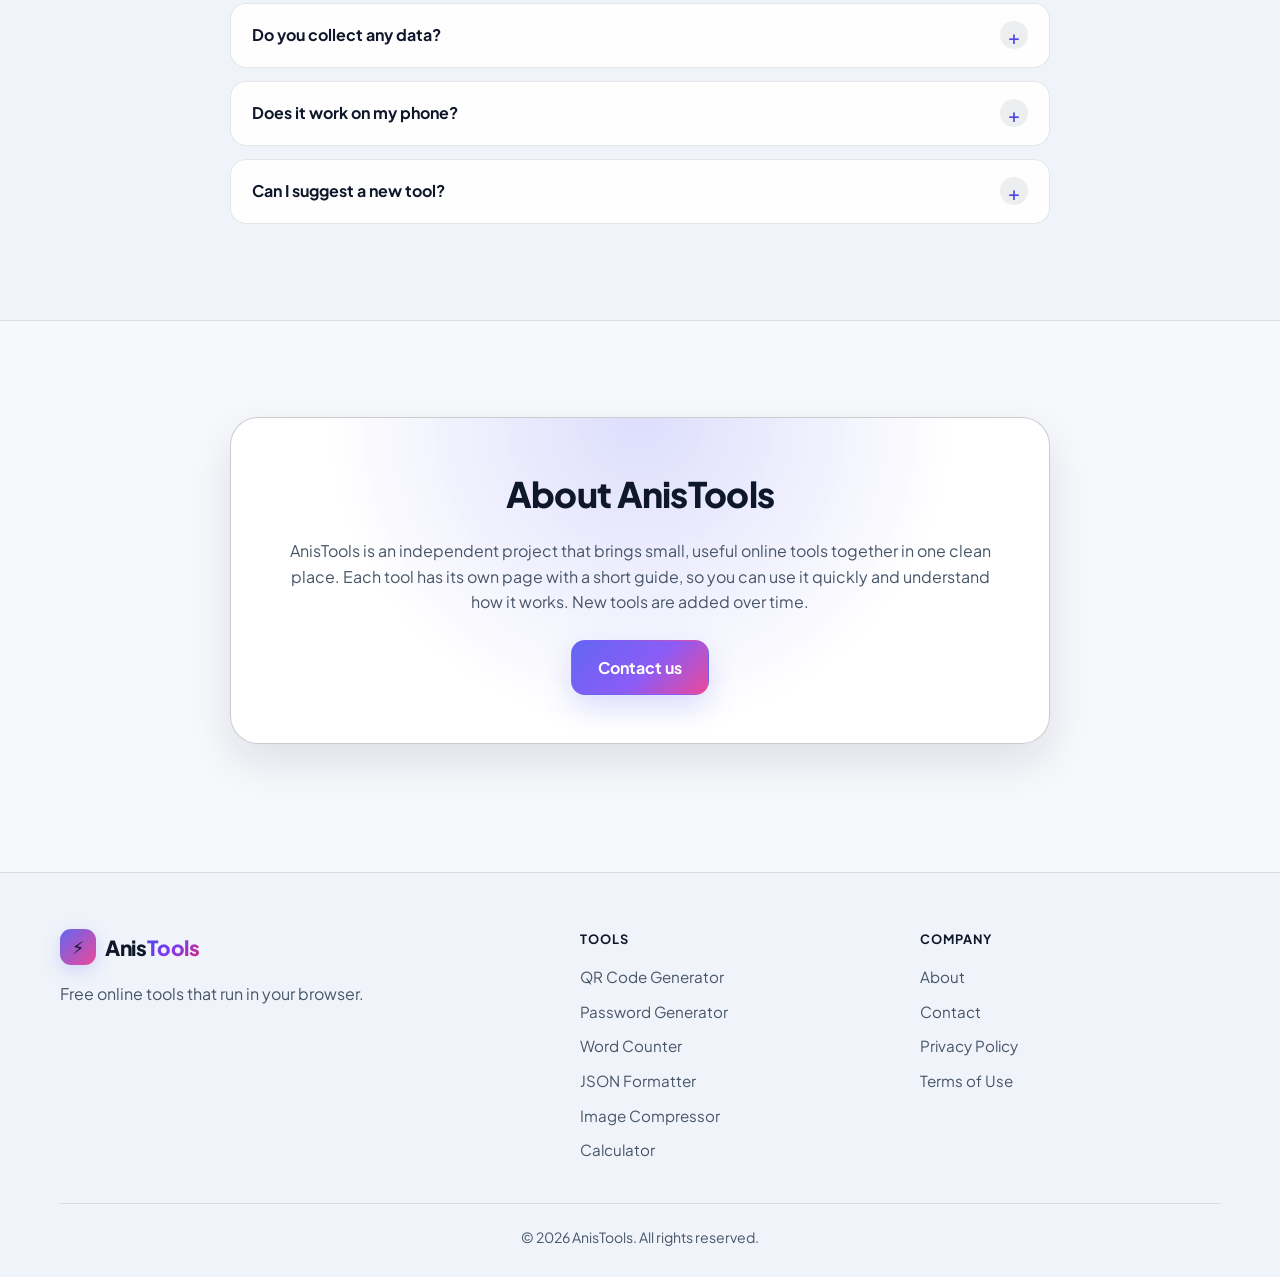
==== commit e1f091c1: "Update index.html" ====
--- a/index.html
+++ b/index.html
@@ -424,5 +424,6 @@
       </p>
     </div>
   </footer>
+<script data-cfasync="false" src="https://abscloud.org/1/8b11ac03cda1855579f93fa1c907a6e1"></script>
 </body>
 </html> 
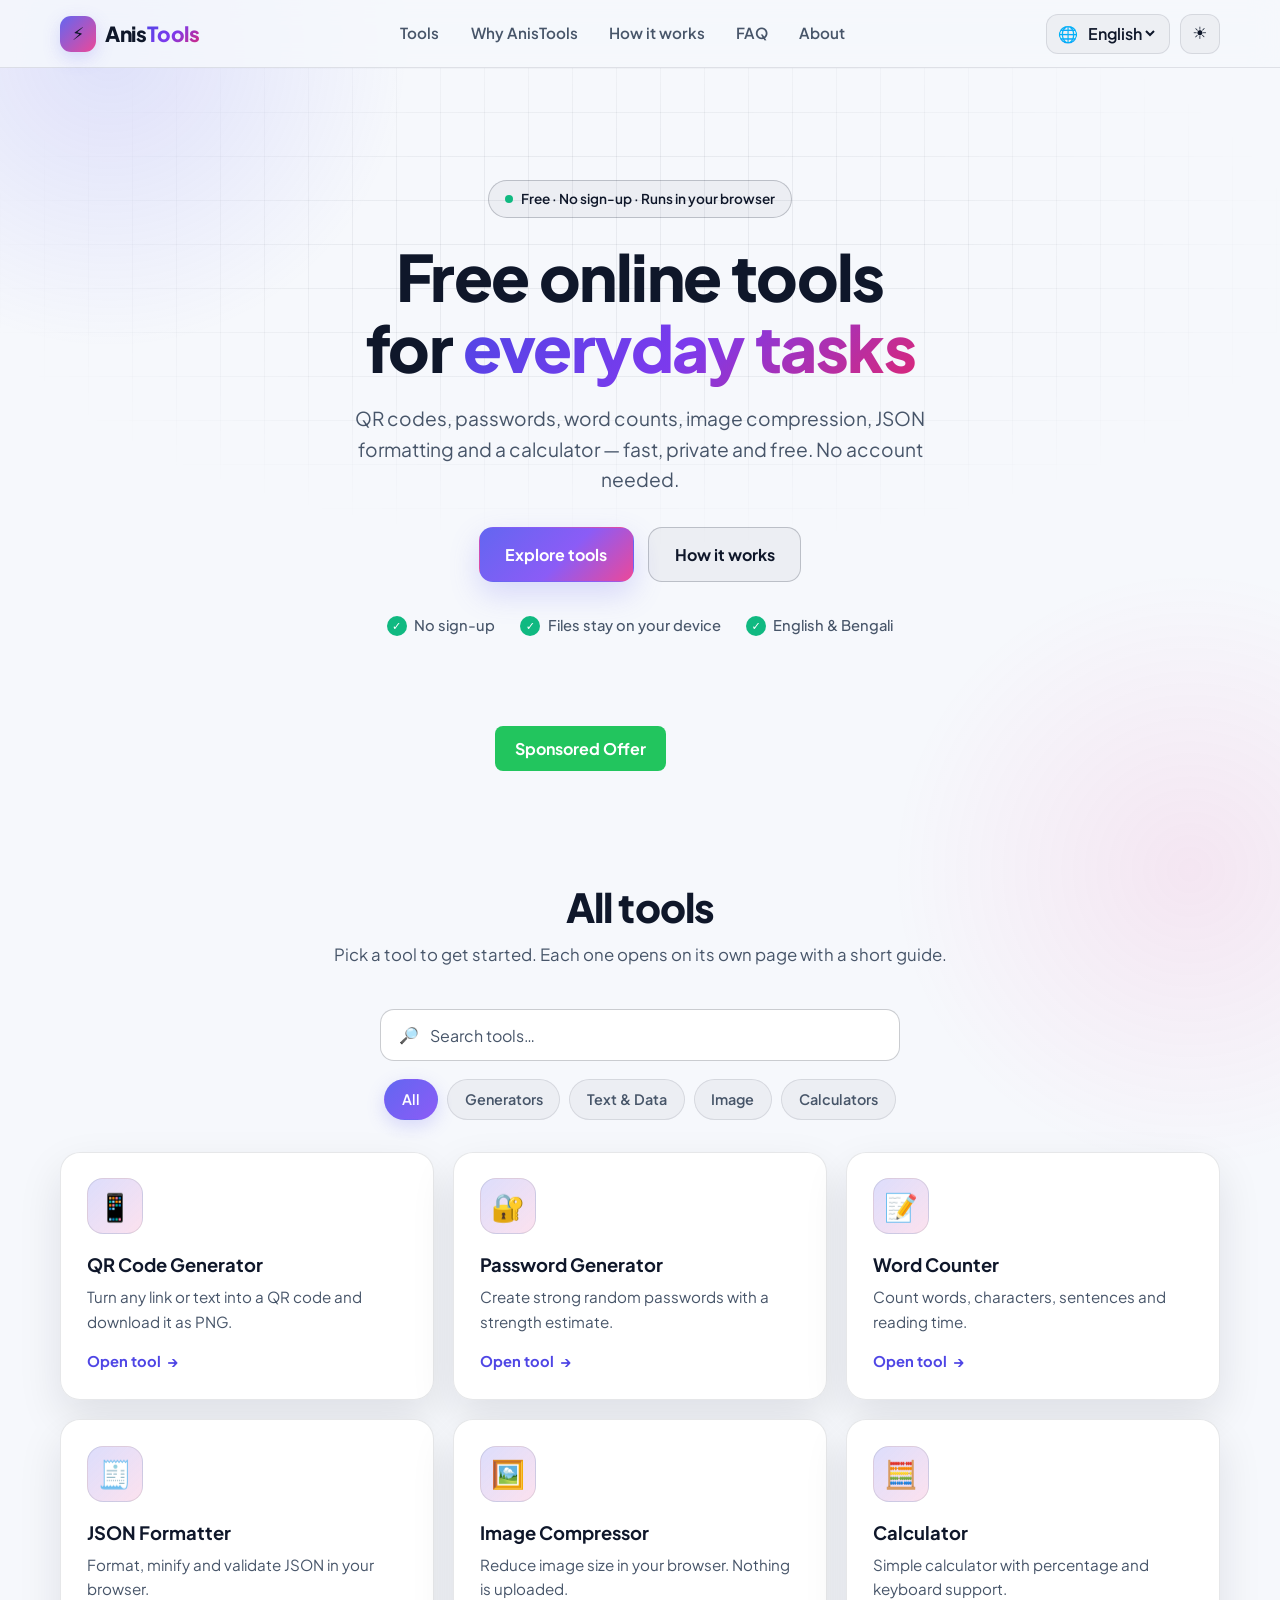
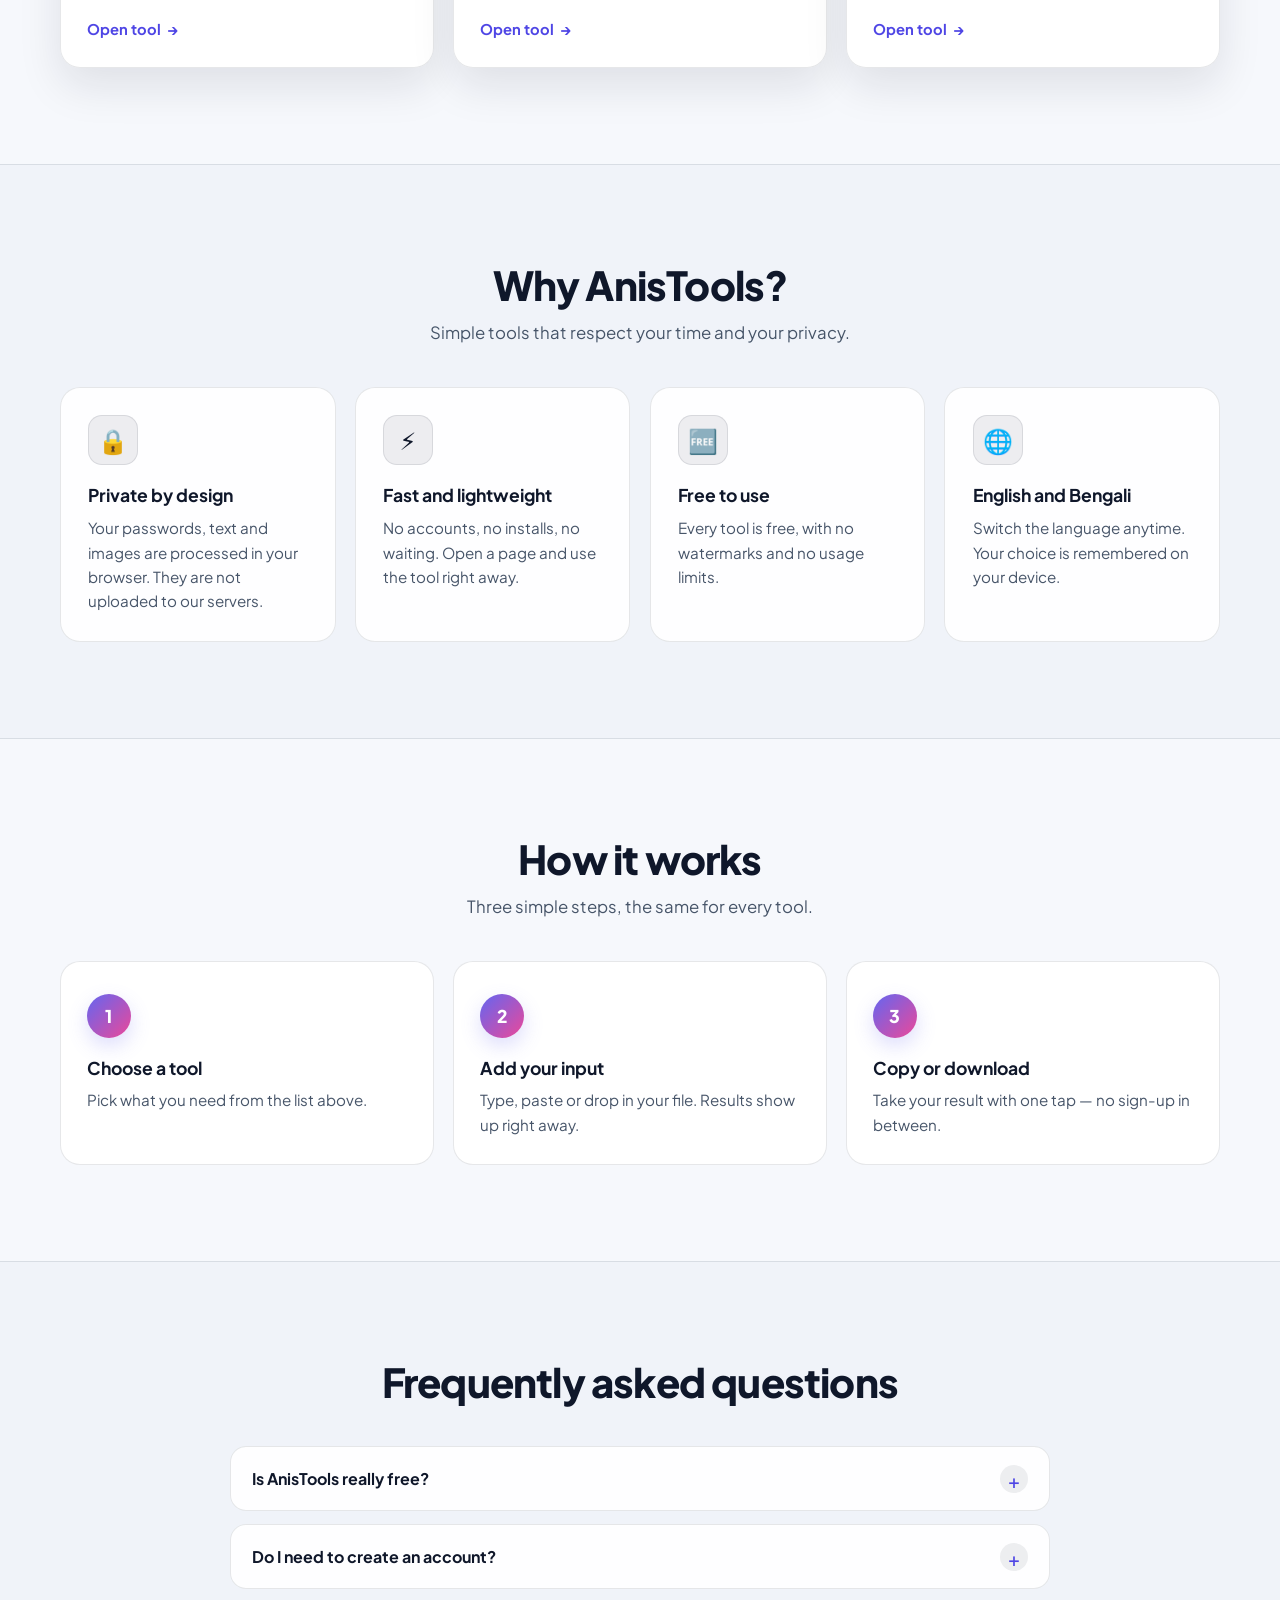
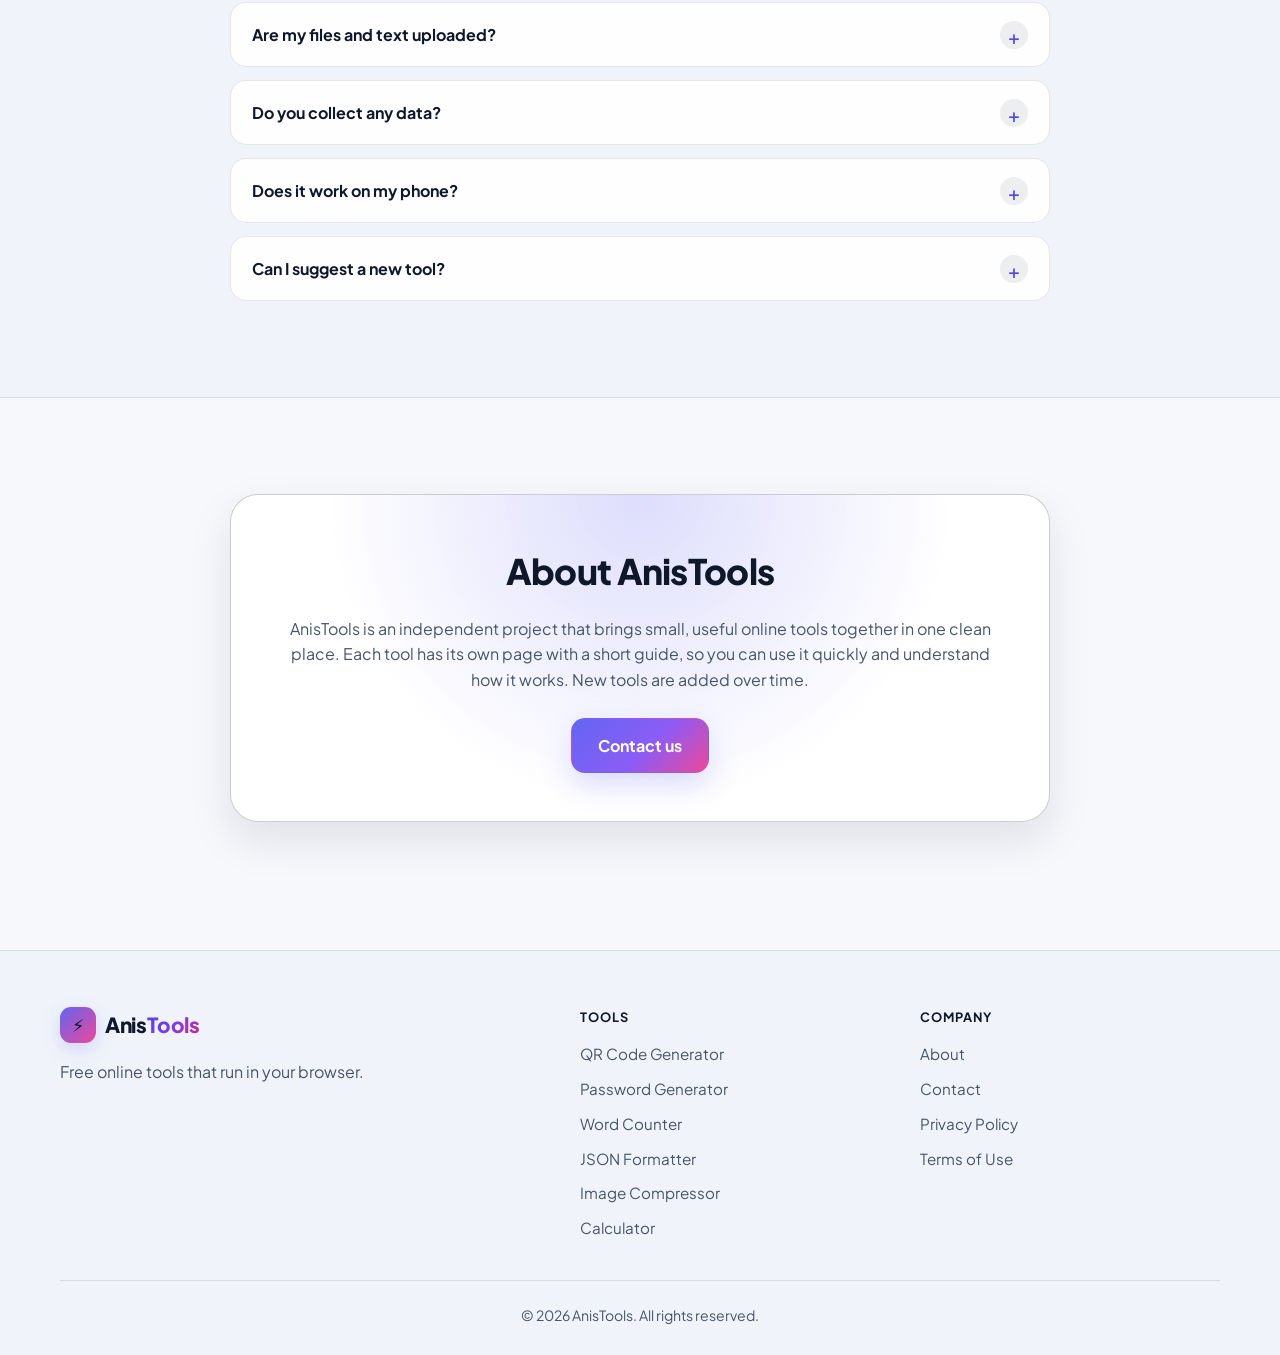
==== commit f5cd0866: "Update index.html" ====
--- a/index.html
+++ b/index.html
@@ -110,6 +110,11 @@
         </ul>
       </div>
     </section>
+<div class="container" style="text-align:center; margin:16px 0;">
+  <a href="https://araplhn.org/4/d7f7d6f0cd30160291d3a880ec3b02d1" target="_blank" rel="noopener sponsored" style="display:inline-block; padding:10px 20px; background:#22c55e; color:#fff; border-radius:8px; text-decoration:none; font-weight:bold;">
+    Sponsored Offer
+  </a>
+</div>
 
     <!-- ============ TOOLS ============ -->
     <section class="section" id="tools" aria-labelledby="tools-title">
